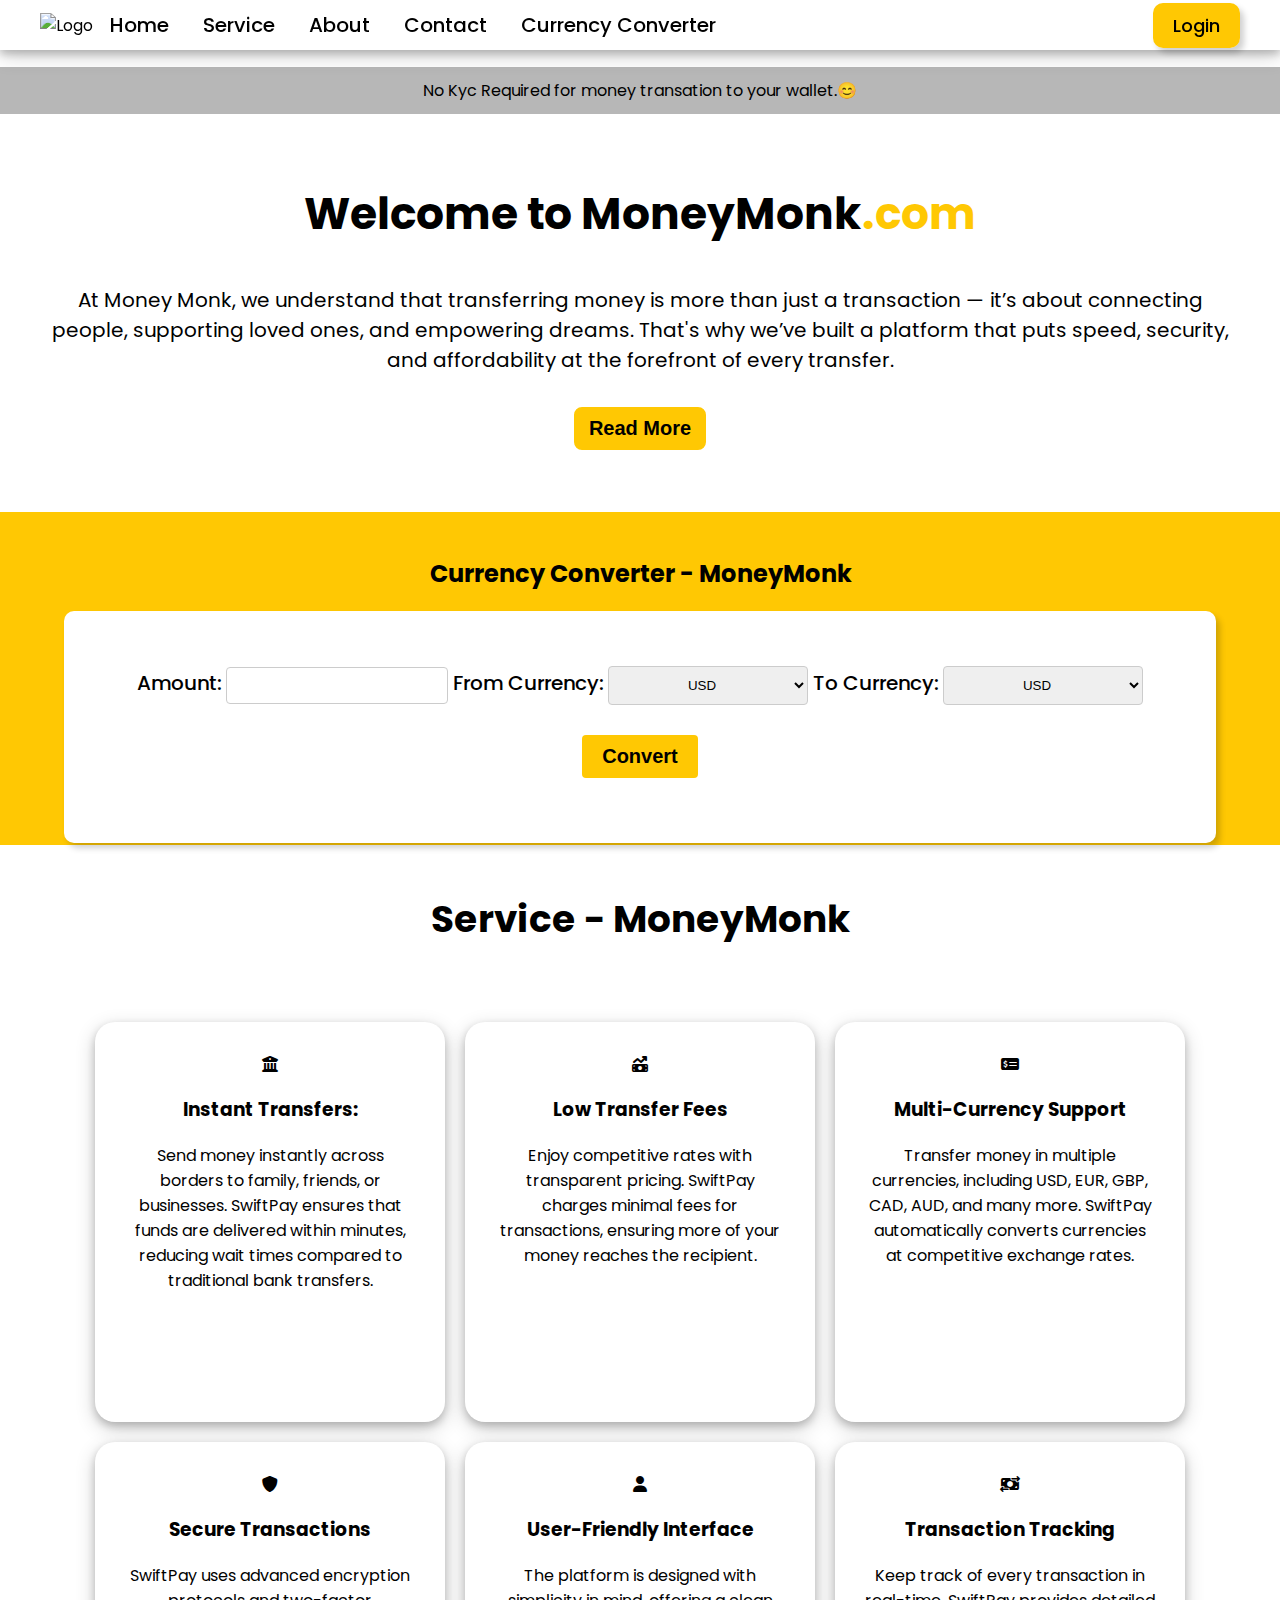
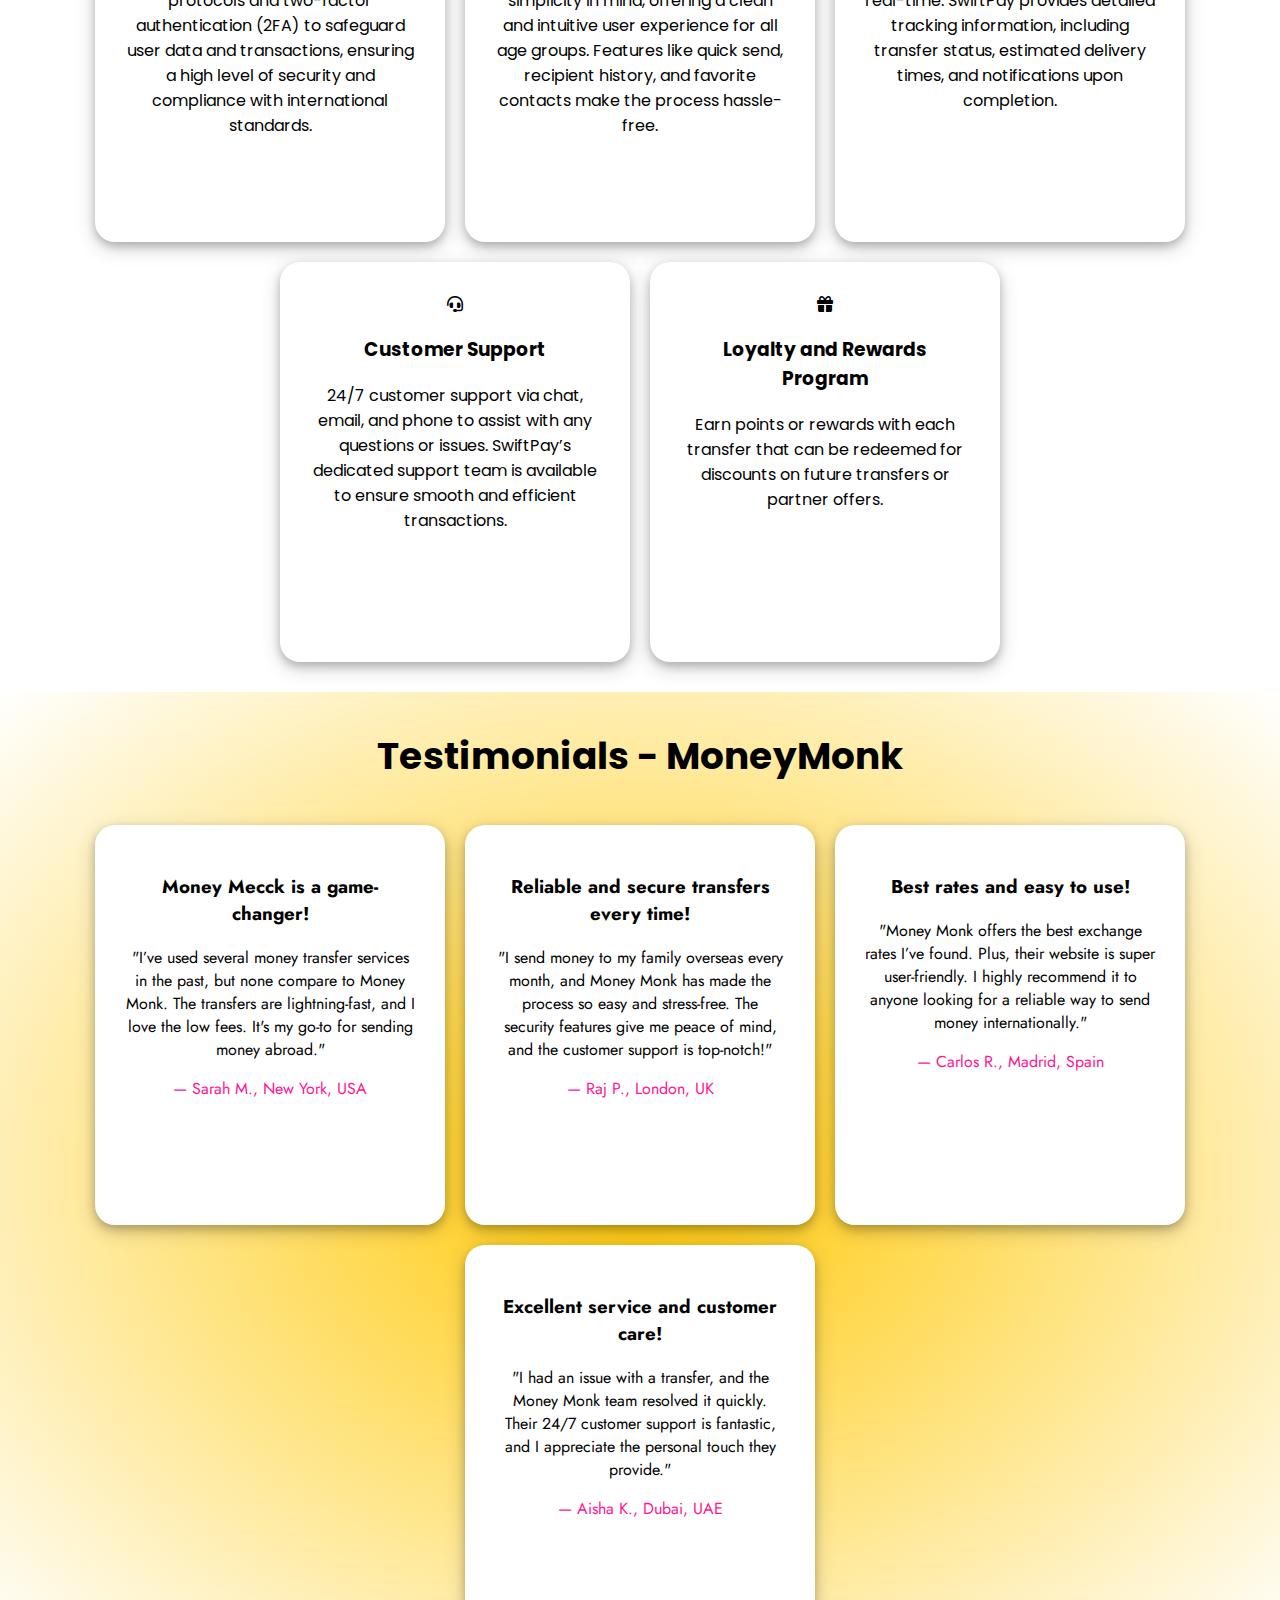
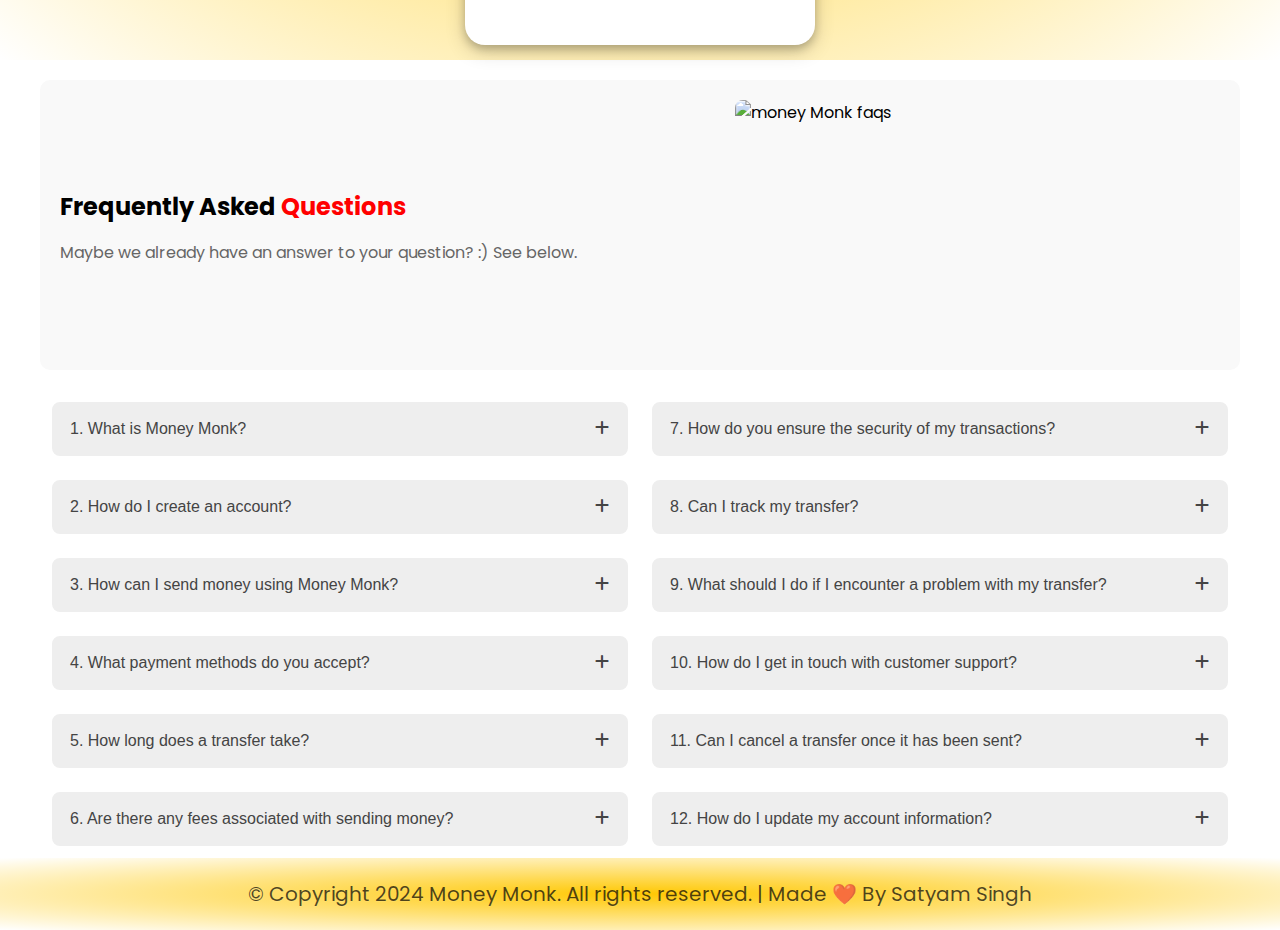
==== index.html @ 3f1b09c4 "ew" ====
<!DOCTYPE html>
<html lang="en">

<head>
    <meta charset="UTF-8">
    <meta name="viewport" content="width=device-width, initial-scale=1.0">
    <title>Money Monk.com - No1 Leading forex exchange</title>
    <link rel="stylesheet" href="./css/style.css">
    <link rel="stylesheet" href="https://cdnjs.cloudflare.com/ajax/libs/font-awesome/6.4.0/css/all.min.css" />
</head>

<body>
    <div>
        <header class="sticky">
            <nav class="navbar">
                <div class="Logo">
                    <!-- Text-based logo on mobile -->
                    <img src="https://img.freepik.com/free-vector/money-logo-design-vector_474888-2076.jpg" alt="Logo" />
                    <span class="menu-toggle">&#9776;</span> <!-- Hamburger icon for mobile -->
                </div>
                <div class="menu1">
                    <div class="menu_mid">
                        <ul class="ul-menu">
                            <li><a href="index.html">Home </a></li>
                            <li><a href="#service">Service </a></li>
                            <li><a href="./about.html">About </a></li>
                            <li><a href="contact.html">Contact</a></li>
                            <li><a href="#cur">Currency Converter</a></li>
                        </ul>
                    </div>
                    <div class="menuRight">
                        <ul>
                            <li><a href="login.aspx">Login</a></li>
                        </ul>
                    </div>
                </div>
                <!-- Mobile menu -->
                <div class="mobile-menu">
                    <a href="index.html">Home</a>
                    <a href="#service">Service</a>
                    <a href="./about.html">About</a>
                    <a href="contact.html">Contact</a>
                    <a href="#cur">Currency Converter</a>
                    <a href="login.aspx">Login</a>
                </div>
            </nav>
        </header>
    </div>
                                                                                                                
    
    <script>
        document.addEventListener('DOMContentLoaded', function() {
            const menuToggle = document.querySelector('.menu-toggle');
            const mobileMenu = document.querySelector('.mobile-menu');
        
            menuToggle.addEventListener('click', function() {
                mobileMenu.classList.toggle('active');
            });
        });
        </script>
        
        
    
    <!-- span -->
    <div><span class="sp-head">No Kyc Required for money transation to your wallet.😊 </span></div>
    <!-- head section content -->
    <section class="Con1">
        <div>
            <h1>Welcome to MoneyMonk<span>.com</span></h1>
            <p>At Money Monk, we understand that transferring money is more than just a transaction — it’s about
                connecting people, supporting loved ones, and empowering dreams. That's why we’ve built a platform that
                puts speed, security, and affordability at the forefront of every transfer.</p>
            <div class="head-button">
                <a href="./about.html">
                    <button class="button">Read More</button></a>
            </div>
        </div>
    </section>
    <!-- form Currency -->
    <section class="converter-head" id="cur">
        <div class="container-content">
            <h2>Currency Converter - MoneyMonk</h2>
            <div class="converter-form">
                <label class="labeltxt" for="Amount">Amount: </label>
                <input class="inputtxt" type="text" name="Amount" id="Amount">
                <label class="labeltxt" for="fromCurrency">From Currency:</label>
                <select name="fromCurrency" id="fromCurrency">
                    <option class="option" value="USD">USD</option>
                    <option class="option" value="AED">AED</option>
                    <option class="option" value="AFN">AFN</option>
                    <option class="option" value="ALL">ALL</option>
                    <option class="option" value="AMD">AMD</option>
                    <option class="option" value="ANG">ANG</option>
                    <option class="option" value="AOA">AOA</option>
                    <option class="option" value="ARS">ARS</option>
                    <option class="option" value="AUD">AUD</option>
                    <option class="option" value="AWG">AWG</option>
                    <option class="option" value="AZN">AZN</option>
                    <option class="option" value="BAM">BAM</option>
                    <option class="option" value="BBD">BBD</option>
                    <option class="option" value="BDT">BDT</option>
                    <option class="option" value="BGN">BGN</option>
                    <option class="option" value="BHD">BHD</option>
                    <option class="option" value="BIF">BIF</option>
                    <option class="option" value="BMD">BMD</option>
                    <option class="option" value="BND">BND</option>
                    <option class="option" value="BOB">BOB</option>
                    <option class="option" value="BRL">BRL</option>
                    <option class="option" value="BSD">BSD</option>
                    <option class="option" value="BTN">BTN</option>
                    <option class="option" value="BWP">BWP</option>
                    <option class="option" value="BYN">BYN</option>
                    <option class="option" value="BZD">BZD</option>
                    <option class="option" value="CAD">CAD</option>
                    <option class="option" value="CDF">CDF</option>
                    <option class="option" value="CHF">CHF</option>
                    <option class="option" value="CLP">CLP</option>
                    <option class="option" value="CNY">CNY</option>
                    <option class="option" value="COP">COP</option>
                    <option class="option" value="CRC">CRC</option>
                    <option class="option" value="CUP">CUP</option>
                    <option class="option" value="CVE">CVE</option>
                    <option class="option" value="CZK">CZK</option>
                    <option class="option" value="DJF">DJF</option>
                    <option class="option" value="DKK">DKK</option>
                    <option class="option" value="DOP">DOP</option>
                    <option class="option" value="DZD">DZD</option>
                    <option class="option" value="EGP">EGP</option>
                    <option class="option" value="ERN">ERN</option>
                    <option class="option" value="ETB">ETB</option>
                    <option class="option" value="EUR">EUR</option>
                    <option class="option" value="FJD">FJD</option>
                    <option class="option" value="FKP">FKP</option>
                    <option class="option" value="FOK">FOK</option>
                    <option class="option" value="GBP">GBP</option>
                    <option class="option" value="GEL">GEL</option>
                    <option class="option" value="GGP">GGP</option>
                    <option class="option" value="GHS">GHS</option>
                    <option class="option" value="GIP">GIP</option>
                    <option class="option" value="GMD">GMD</option>
                    <option class="option" value="GNF">GNF</option>
                    <option class="option" value="GTQ">GTQ</option>
                    <option class="option" value="GYD">GYD</option>
                    <option class="option" value="HKD">HKD</option>
                    <option class="option" value="HNL">HNL</option>
                    <option class="option" value="HRK">HRK</option>
                    <option class="option" value="HTG">HTG</option>
                    <option class="option" value="HUF">HUF</option>
                    <option class="option" value="IDR">IDR</option>
                    <option class="option" value="ILS">ILS</option>
                    <option class="option" value="IMP">IMP</option>
                    <option class="option" value="INR">INR</option>
                    <option class="option" value="IQD">IQD</option>
                    <option class="option" value="IRR">IRR</option>
                    <option class="option" value="ISK">ISK</option>
                    <option class="option" value="JEP">JEP</option>
                    <option class="option" value="JMD">JMD</option>
                    <option class="option" value="JOD">JOD</option>
                    <option class="option" value="JPY">JPY</option>
                    <option class="option" value="KES">KES</option>
                    <option class="option" value="KGS">KGS</option>
                    <option class="option" value="KHR">KHR</option>
                    <option class="option" value="KID">KID</option>
                    <option class="option" value="KMF">KMF</option>
                    <option class="option" value="KRW">KRW</option>
                    <option class="option" value="KWD">KWD</option>
                    <option class="option" value="KYD">KYD</option>
                    <option class="option" value="KZT">KZT</option>
                    <option class="option" value="LAK">LAK</option>
                    <option class="option" value="LBP">LBP</option>
                    <option class="option" value="LKR">LKR</option>
                    <option class="option" value="LRD">LRD</option>
                    <option class="option" value="LSL">LSL</option>
                    <option class="option" value="LYD">LYD</option>
                    <option class="option" value="MAD">MAD</option>
                    <option class="option" value="MDL">MDL</option>
                    <option class="option" value="MGA">MGA</option>
                    <option class="option" value="MKD">MKD</option>
                    <option class="option" value="MMK">MMK</option>
                    <option class="option" value="MNT">MNT</option>
                    <option class="option" value="MOP">MOP</option>
                    <option class="option" value="MRU">MRU</option>
                    <option class="option" value="MUR">MUR</option>
                    <option class="option" value="MVR">MVR</option>
                    <option class="option" value="MWK">MWK</option>
                    <option class="option" value="MYR">MYR</option>
                    <option class="option" value="MZN">MZN</option>
                    <option class="option" value="NAD">NAD</option>
                    <option class="option" value="NGN">NGN</option>
                    <option class="option" value="NIO">NIO</option>
                    <option class="option" value="NOK">NOK</option>
                    <option class="option" value="NPR">NPR</option>
                    <option class="option" value="NZD">NZD</option>
                    <option class="option" value="OMR">OMR</option>
                    <option class="option" value="PAB">PAB</option>
                    <option class="option" value="PEN">PEN</option>
                    <option class="option" value="PGK">PGK</option>
                    <option class="option" value="PHP">PHP</option>
                    <option class="option" value="PKR">PKR</option>
                    <option class="option" value="PLN">PLN</option>
                    <option class="option" value="PYG">PYG</option>
                    <option class="option" value="QAR">QAR</option>
                    <option class="option" value="RON">RON</option>
                    <option class="option" value="RSD">RSD</option>
                    <option class="option" value="RUB">RUB</option>
                    <option class="option" value="RWF">RWF</option>
                    <option class="option" value="SAR">SAR</option>
                    <option class="option" value="SBD">SBD</option>
                    <option class="option" value="SDG">SDG</option>
                    <option class="option" value="SEK">SEK</option>
                    <option class="option" value="SGD">SGD</option>
                    <option class="option" value="SHP">SHP</option>
                    <option class="option" value="SLE">SLE</option>
                    <option class="option" value="SLL">SLL</option>
                    <option class="option" value="SOS">SOS</option>
                    <option class="option" value="SRD">SRD</option>
                    <option class="option" value="SSP">SSP</option>
                    <option class="option" value="STN">STN</option>
                    <option class="option" value="SYP">SYP</option>
                    <option class="option" value="SZL">SZL</option>
                    <option class="option" value="THB">THB</option>
                    <option class="option" value="TJS">TJS</option>
                    <option class="option" value="TMT">TMT</option>
                    <option class="option" value="TND">TND</option>
                    <option class="option" value="TOP">TOP</option>
                    <option class="option" value="TRY">TRY</option>
                    <option class="option" value="TTD">TTD</option>
                    <option class="option" value="TVD">TVD</option>
                    <option class="option" value="TWD">TWD</option>
                    <option class="option" value="TZS">TZS</option>
                    <option class="option" value="UAH">UAH</option>
                    <option class="option" value="UGX">UGX</option>
                    <option class="option" value="UYU">UYU</option>
                    <option class="option" value="UZS">UZS</option>
                    <option class="option" value="VES">VES</option>
                    <option class="option" value="VND">VND</option>
                    <option class="option" value="VUV">VUV</option>
                    <option class="option" value="WST">WST</option>
                    <option class="option" value="XAF">XAF</option>
                    <option class="option" value="XCD">XCD</option>
                    <option class="option" value="XDR">XDR</option>
                    <option class="option" value="XOF">XOF</option>
                    <option class="option" value="XPF">XPF</option>
                    <option class="option" value="YER">YER</option>
                    <option class="option" value="ZAR">ZAR</option>
                    <option class="option" value="ZMW">ZMW</option>
                    <option class="option" value="ZWL">ZWL</option>
                </select>
                <label class="labeltxt" for="toCurrency">To Currency:</label>
                <select name="toCurrency" id="toCurrency">
                    <option class="option" value="USD">USD</option>
                    <option class="option" value="AED">AED</option>
                    <option class="option" value="AFN">AFN</option>
                    <option class="option" value="ALL">ALL</option>
                    <option class="option" value="AMD">AMD</option>
                    <option class="option" value="ANG">ANG</option>
                    <option class="option" value="AOA">AOA</option>
                    <option class="option" value="ARS">ARS</option>
                    <option class="option" value="AUD">AUD</option>
                    <option class="option" value="AWG">AWG</option>
                    <option class="option" value="AZN">AZN</option>
                    <option class="option" value="BAM">BAM</option>
                    <option class="option" value="BBD">BBD</option>
                    <option class="option" value="BDT">BDT</option>
                    <option class="option" value="BGN">BGN</option>
                    <option class="option" value="BHD">BHD</option>
                    <option class="option" value="BIF">BIF</option>
                    <option class="option" value="BMD">BMD</option>
                    <option class="option" value="BND">BND</option>
                    <option class="option" value="BOB">BOB</option>
                    <option class="option" value="BRL">BRL</option>
                    <option class="option" value="BSD">BSD</option>
                    <option class="option" value="BTN">BTN</option>
                    <option class="option" value="BWP">BWP</option>
                    <option class="option" value="BYN">BYN</option>
                    <option class="option" value="BZD">BZD</option>
                    <option class="option" value="CAD">CAD</option>
                    <option class="option" value="CDF">CDF</option>
                    <option class="option" value="CHF">CHF</option>
                    <option class="option" value="CLP">CLP</option>
                    <option class="option" value="CNY">CNY</option>
                    <option class="option" value="COP">COP</option>
                    <option class="option" value="CRC">CRC</option>
                    <option class="option" value="CUP">CUP</option>
                    <option class="option" value="CVE">CVE</option>
                    <option class="option" value="CZK">CZK</option>
                    <option class="option" value="DJF">DJF</option>
                    <option class="option" value="DKK">DKK</option>
                    <option class="option" value="DOP">DOP</option>
                    <option class="option" value="DZD">DZD</option>
                    <option class="option" value="EGP">EGP</option>
                    <option class="option" value="ERN">ERN</option>
                    <option class="option" value="ETB">ETB</option>
                    <option class="option" value="EUR">EUR</option>
                    <option class="option" value="FJD">FJD</option>
                    <option class="option" value="FKP">FKP</option>
                    <option class="option" value="FOK">FOK</option>
                    <option class="option" value="GBP">GBP</option>
                    <option class="option" value="GEL">GEL</option>
                    <option class="option" value="GGP">GGP</option>
                    <option class="option" value="GHS">GHS</option>
                    <option class="option" value="GIP">GIP</option>
                    <option class="option" value="GMD">GMD</option>
                    <option class="option" value="GNF">GNF</option>
                    <option class="option" value="GTQ">GTQ</option>
                    <option class="option" value="GYD">GYD</option>
                    <option class="option" value="HKD">HKD</option>
                    <option class="option" value="HNL">HNL</option>
                    <option class="option" value="HRK">HRK</option>
                    <option class="option" value="HTG">HTG</option>
                    <option class="option" value="HUF">HUF</option>
                    <option class="option" value="IDR">IDR</option>
                    <option class="option" value="ILS">ILS</option>
                    <option class="option" value="IMP">IMP</option>
                    <option class="option" value="INR">INR</option>
                    <option class="option" value="IQD">IQD</option>
                    <option class="option" value="IRR">IRR</option>
                    <option class="option" value="ISK">ISK</option>
                    <option class="option" value="JEP">JEP</option>
                    <option class="option" value="JMD">JMD</option>
                    <option class="option" value="JOD">JOD</option>
                    <option class="option" value="JPY">JPY</option>
                    <option class="option" value="KES">KES</option>
                    <option class="option" value="KGS">KGS</option>
                    <option class="option" value="KHR">KHR</option>
                    <option class="option" value="KID">KID</option>
                    <option class="option" value="KMF">KMF</option>
                    <option class="option" value="KRW">KRW</option>
                    <option class="option" value="KWD">KWD</option>
                    <option class="option" value="KYD">KYD</option>
                    <option class="option" value="KZT">KZT</option>
                    <option class="option" value="LAK">LAK</option>
                    <option class="option" value="LBP">LBP</option>
                    <option class="option" value="LKR">LKR</option>
                    <option class="option" value="LRD">LRD</option>
                    <option class="option" value="LSL">LSL</option>
                    <option class="option" value="LYD">LYD</option>
                    <option class="option" value="MAD">MAD</option>
                    <option class="option" value="MDL">MDL</option>
                    <option class="option" value="MGA">MGA</option>
                    <option class="option" value="MKD">MKD</option>
                    <option class="option" value="MMK">MMK</option>
                    <option class="option" value="MNT">MNT</option>
                    <option class="option" value="MOP">MOP</option>
                    <option class="option" value="MRU">MRU</option>
                    <option class="option" value="MUR">MUR</option>
                    <option class="option" value="MVR">MVR</option>
                    <option class="option" value="MWK">MWK</option>
                    <option class="option" value="MYR">MYR</option>
                    <option class="option" value="MZN">MZN</option>
                    <option class="option" value="NAD">NAD</option>
                    <option class="option" value="NGN">NGN</option>
                    <option class="option" value="NIO">NIO</option>
                    <option class="option" value="NOK">NOK</option>
                    <option class="option" value="NPR">NPR</option>
                    <option class="option" value="NZD">NZD</option>
                    <option class="option" value="OMR">OMR</option>
                    <option class="option" value="PAB">PAB</option>
                    <option class="option" value="PEN">PEN</option>
                    <option class="option" value="PGK">PGK</option>
                    <option class="option" value="PHP">PHP</option>
                    <option class="option" value="PKR">PKR</option>
                    <option class="option" value="PLN">PLN</option>
                    <option class="option" value="PYG">PYG</option>
                    <option class="option" value="QAR">QAR</option>
                    <option class="option" value="RON">RON</option>
                    <option class="option" value="RSD">RSD</option>
                    <option class="option" value="RUB">RUB</option>
                    <option class="option" value="RWF">RWF</option>
                    <option class="option" value="SAR">SAR</option>
                    <option class="option" value="SBD">SBD</option>
                    <option class="option" value="SDG">SDG</option>
                    <option class="option" value="SEK">SEK</option>
                    <option class="option" value="SGD">SGD</option>
                    <option class="option" value="SHP">SHP</option>
                    <option class="option" value="SLE">SLE</option>
                    <option class="option" value="SLL">SLL</option>
                    <option class="option" value="SOS">SOS</option>
                    <option class="option" value="SRD">SRD</option>
                    <option class="option" value="SSP">SSP</option>
                    <option class="option" value="STN">STN</option>
                    <option class="option" value="SYP">SYP</option>
                    <option class="option" value="SZL">SZL</option>
                    <option class="option" value="THB">THB</option>
                    <option class="option" value="TJS">TJS</option>
                    <option class="option" value="TMT">TMT</option>
                    <option class="option" value="TND">TND</option>
                    <option class="option" value="TOP">TOP</option>
                    <option class="option" value="TRY">TRY</option>
                    <option class="option" value="TTD">TTD</option>
                    <option class="option" value="TVD">TVD</option>
                    <option class="option" value="TWD">TWD</option>
                    <option class="option" value="TZS">TZS</option>
                    <option class="option" value="UAH">UAH</option>
                    <option class="option" value="UGX">UGX</option>
                    <option class="option" value="UYU">UYU</option>
                    <option class="option" value="UZS">UZS</option>
                    <option class="option" value="VES">VES</option>
                    <option class="option" value="VND">VND</option>
                    <option class="option" value="VUV">VUV</option>
                    <option class="option" value="WST">WST</option>
                    <option class="option" value="XAF">XAF</option>
                    <option class="option" value="XCD">XCD</option>
                    <option class="option" value="XDR">XDR</option>
                    <option class="option" value="XOF">XOF</option>
                    <option class="option" value="XPF">XPF</option>
                    <option class="option" value="YER">YER</option>
                    <option class="option" value="ZAR">ZAR</option>
                    <option class="option" value="ZMW">ZMW</option>
                    <option class="option" value="ZWL">ZWL</option>
                </select>
                <input type="button" class="button1" value="Convert" onclick="convertCurrency()">
                <p id="result"></p>
            </div>
        </div>
    </section>
    

    <!-- Service sec -->

    <section id="service">
        <div class="card-head">
            <h2>Service - MoneyMonk</h2>
        </div>
        <div class="container">
            <div class="card">
                <i class="fa-solid fa-building-columns"></i>
                <h3>Instant Transfers:</h3>
                <p>Send money instantly across borders to family, friends, or businesses. SwiftPay ensures that funds
                    are delivered within minutes, reducing wait times compared to traditional bank transfers.</p>

            </div>


            <div class="card">
                <i class="fa-solid fa-money-bill-trend-up"></i>
                <h3>Low Transfer Fees</h3>
                <p>Enjoy competitive rates with transparent pricing. SwiftPay charges minimal fees for transactions,
                    ensuring more of your money reaches the recipient.</p>

            </div>
            <div class="card">
                <i class="fa-solid fa-money-check-dollar"></i>
                <h3>Multi-Currency Support</h3>
                <p>Transfer money in multiple currencies, including USD, EUR, GBP, CAD, AUD, and many more. SwiftPay
                    automatically converts currencies at competitive exchange rates.</p>

            </div>
            <div class="card">
                <i class="fa-solid fa-shield"></i>
                <h3>Secure Transactions</h3>
                <p>SwiftPay uses advanced encryption protocols and two-factor authentication (2FA) to safeguard user
                    data and transactions, ensuring a high level of security and compliance with international
                    standards.</p>

            </div>
            <div class="card">
                <i class="fa-solid fa-user"></i>
                <h3>User-Friendly Interface</h3>
                <p>The platform is designed with simplicity in mind, offering a clean and intuitive user experience for
                    all age groups. Features like quick send, recipient history, and favorite contacts make the process
                    hassle-free.</p>
            </div>
            <div class="card">
                <i class="fa-solid fa-money-bill-transfer"></i>
                <h3>Transaction Tracking</h3>
                <p>Keep track of every transaction in real-time. SwiftPay provides detailed tracking information,
                    including transfer status, estimated delivery times, and notifications upon completion.</p>

            </div>
            <div class="card">
                <i class="fa-solid fa-headset"></i>
                <h3>Customer Support</h3>
                <p>24/7 customer support via chat, email, and phone to assist with any questions or issues. SwiftPay’s
                    dedicated support team is available to ensure smooth and efficient transactions.</p>

            </div>
            <div class="card">
                <i class="fa-solid fa-gift"></i>
                <h3>Loyalty and Rewards Program</h3>
                <p>Earn points or rewards with each transfer that can be redeemed for discounts on future transfers or
                    partner offers.</p>

            </div>

        </div>
    </section>


    <section class="testi" style="padding: 5px 0px">
        <div class="testi-head">
            <h2>Testimonials - MoneyMonk</h2>
        </div>
        <div class="container1">
            <div class="card">

                <h3>Money Mecck is a game-changer!</h3>
                <p>"I’ve used several money transfer services in the past, but none compare to Money Monk. The transfers
                    are lightning-fast, and I love the low fees. It's my go-to for sending money abroad."</p>
                <span>— Sarah M., New York, USA</span>
            </div>


            <div class="card">
                <h3>Reliable and secure transfers every time!</h3>
                <p>"I send money to my family overseas every month, and Money Monk has made the process so easy and
                    stress-free. The security features give me peace of mind, and the customer support is top-notch!"
                </p>
                <span>— Raj P., London, UK</span>
            </div>
            <div class="card">
                <h3>Best rates and easy to use!</h3>
                <p>"Money Monk offers the best exchange rates I’ve found. Plus, their website is super user-friendly. I
                    highly recommend it to anyone looking for a reliable way to send money internationally."</p>
                <span>— Carlos R., Madrid, Spain</span>
            </div>
            <div class="card">
                <h3>Excellent service and customer care!</h3>
                <p>"I had an issue with a transfer, and the Money Monk team resolved it quickly. Their 24/7 customer
                    support is fantastic, and I appreciate the personal touch they provide."</p>
                <span>— Aisha K., Dubai, UAE</span>
            </div>
        </div>
    </section>

    <section class="faqs">
        <div class="faqs1">
            <div class="fa-head">
                <div class="left-head-faqs">
                    <h2>Frequently Asked <span>Questions</span></h2>
                    <p>Maybe we already have an answer to your question? :) See below.</p>
                </div>
                <div class="right-head-faqs-image">
                    <img src="https://d1muf25xaso8hp.cloudfront.net/https%3A%2F%2Fd999c2fb1571594aedf60232928d50bd.cdn.bubble.io%2Ff1721795987486x287951668246472900%2FFAQ%2520creative%2520mockup.webp?w=512&h=336&auto=compress&dpr=2&fit=max"
                        alt="money Monk faqs" />
                </div>
            </div>
    </section>

    <section class="faqs-content2">
        <div class="left-faqs-con">

            <div class="capsul">
                <button class="faqs-heading">1. What is Money Monk?<i class="fa-solid fa-plus"></i></button>
                <div class="faqs-content">
                    <p>Money Monk is a digital money transfer service that allows you to send money internationally
                        quickly, securely, and affordably. Our platform supports transfers to over 100 countries with
                        various payout options.</p>
                </div>
            </div>

            <div class="capsul">
                <button class="faqs-heading">2. How do I create an account?<i class="fa-solid fa-plus"></i></button>
                <div class="faqs-content">
                    <p>To create an account with Money Monk, simply visit our website or download our mobile app, click
                        on the "Sign Up" button, and follow the prompts to enter your details. You’ll need to provide a
                        valid email address or phone number and create a secure password.</p>
                </div>
            </div>

            <div class="capsul">
                <button class="faqs-heading">3. How can I send money using Money Monk?<i
                        class="fa-solid fa-plus"></i></button>
                <div class="faqs-content">
                    <p>Once you’re logged into your account, select the amount you wish to send, choose the recipient’s
                        country and payment method, and enter the recipient’s details. Review your transaction, confirm
                        the details, and complete the payment.</p>
                </div>
            </div>

            <div class="capsul">
                <button class="faqs-heading">4. What payment methods do you accept?<i
                        class="fa-solid fa-plus"></i></button>
                <div class="faqs-content">
                    <p>We accept various payment methods, including credit/debit cards, bank transfers, and in some
                        cases, mobile wallets. The available payment methods may vary depending on your location and the
                        recipient’s country.</p>
                </div>
            </div>

            <div class="capsul">
                <button class="faqs-heading">5. How long does a transfer take?<i class="fa-solid fa-plus"></i></button>
                <div class="faqs-content">
                    <p>Most transfers are processed instantly, but the exact time may vary depending on the destination
                        country and payment method. You can track the status of your transfer in real-time through your
                        Money Monk account.</p>
                </div>
            </div>

            <div class="capsul">
                <button class="faqs-heading">6. Are there any fees associated with sending money?<i
                        class="fa-solid fa-plus"></i></button>
                <div class="faqs-content">
                    <p>Yes, there are fees for sending money with Money Monk. Our fees are transparent and competitive,
                        and we strive to offer the best value for your transactions. You’ll be able to see the fees
                        before confirming your transfer.</p>
                </div>
            </div>
        </div>

        <div class="right-faqs-con">

            <div class="capsul">
                <button class="faqs-heading">7. How do you ensure the security of my transactions?<i
                        class="fa-solid fa-plus"></i></button>
                <div class="faqs-content">
                    <p>We use advanced encryption technologies and two-factor authentication to protect your personal
                        and financial information. Money Monk complies with international security standards and
                        regulations to ensure your transactions are safe and secure.</p>
                </div>
            </div>

            <div class="capsul">
                <button class="faqs-heading">8. Can I track my transfer?<i class="fa-solid fa-plus"></i></button>
                <div class="faqs-content">
                    <p>Yes, you can track your transfer in real-time through your Money Monk account. You’ll receive
                        notifications about the status of your transfer, including when it’s completed.</p>
                </div>
            </div>

            <div class="capsul">
                <button class="faqs-heading">9. What should I do if I encounter a problem with my transfer?<i
                        class="fa-solid fa-plus"></i></button>
                <div class="faqs-content">
                    <p>If you encounter any issues with your transfer, contact our 24/7 customer support team
                        immediately. You can reach us via chat, email, or phone, and our team will assist you in
                        resolving the issue as quickly as possible.</p>
                </div>
            </div>

            <div class="capsul">
                <button class="faqs-heading">10. How do I get in touch with customer support?<i
                        class="fa-solid fa-plus"></i></button>
                <div class="faqs-content">
                    <p>You can contact our customer support team through our website’s live chat feature, via email at
                        support@moneymonk.com, or by calling our support hotline. We are available 24/7 to assist you
                        with any questions or issues.</p>
                </div>
            </div>

            <div class="capsul">
                <button class="faqs-heading">11. Can I cancel a transfer once it has been sent?<i
                        class="fa-solid fa-plus"></i></button>
                <div class="faqs-content">
                    <p>Once a transfer is processed, it typically cannot be canceled. However, if you encounter any
                        issues or need to make changes, contact our customer support team for assistance as soon as
                        possible.</p>
                </div>
            </div>

            <div class="capsul">
                <button class="faqs-heading">12. How do I update my account information?<i
                        class="fa-solid fa-plus"></i></button>
                <div class="faqs-content">
                    <p>To update your account information, log into your Money Monk account and navigate to the account
                        settings. From there, you can update your personal details, payment methods, and security
                        settings.</p>
                </div>
            </div>

        </div>
        </div>

    </section>

    <section class="footer">
        <p class="cp-text">
            © Copyright 2024 Money Monk. All rights reserved. | Made ❤️ By Satyam Singh
        </p>
    </section>
    <script>
        document.addEventListener('DOMContentLoaded', function () {
            const faqHeadings = document.querySelectorAll('.faqs-heading');

            faqHeadings.forEach(heading => {
                heading.addEventListener('click', function () {
                    // Toggle active class
                    this.classList.toggle('active');

                    // Get the next element (the content)
                    const content = this.nextElementSibling;

                    // Toggle visibility
                    if (content.style.display === 'block') {
                        content.style.display = 'none';
                    } else {
                        content.style.display = 'block';
                    }
                });
            });
        });
    </script>

    <script>
        // Conversion rates relative to USD
        const conversionRates = {
            USD: 1,
            AED: 3.6725,
            AFN: 70.2719,
            ALL: 90.0742,
            AMD: 387.4202,
            ANG: 1.7900,
            AOA: 923.9174,
            ARS: 954.9200,
            AUD: 1.4853,
            AWG: 1.7900,
            AZN: 1.7000,
            BAM: 1.7620,
            BBD: 2.0000,
            BDT: 119.4763,
            BGN: 1.7621,
            BHD: 0.3760,
            BIF: 2882.0494,
            BMD: 1.0000,
            BND: 1.3009,
            BOB: 6.9205,
            BRL: 5.6338,
            BSD: 1.0000,
            BTN: 84.0069,
            BWP: 13.3226,
            BYN: 3.2460,
            BZD: 2.0000,
            CAD: 1.3506,
            CDF: 2839.0694,
            CHF: 0.8452,
            CLP: 943.3299,
            CNY: 7.0942,
            COP: 4181.5086,
            CRC: 518.7013,
            CUP: 24.0000,
            CVE: 99.3394,
            CZK: 22.5464,
            DJF: 177.7210,
            DKK: 6.7187,
            DOP: 59.7555,
            DZD: 133.0042,
            EGP: 48.4387,
            ERN: 15.0000,
            ETB: 109.8302,
            EUR: 0.9008,
            FJD: 2.2133,
            FKP: 0.7594,
            FOK: 6.7256,
            GBP: 0.7593,
            GEL: 2.6949,
            GGP: 0.7594,
            GHS: 15.7825,
            GIP: 0.7594,
            GMD: 70.5638,
            GNF: 8667.0657,
            GTQ: 7.7315,
            GYD: 209.2162,
            HKD: 7.7947,
            HNL: 24.7869,
            HRK: 6.7879,
            HTG: 131.6591,
            HUF: 353.9455,
            IDR: 15389.9184,
            ILS: 3.7007,
            IMP: 0.7594,
            INR: 84.0046,
            IQD: 1309.5848,
            IRR: 42062.3063,
            ISK: 138.2439,
            JEP: 0.7594,
            JMD: 157.2240,
            JOD: 0.7090,
            JPY: 143.4728,
            KES: 128.7284,
            KGS: 85.0267,
            KHR: 4063.9474,
            KID: 1.4851,
            KMF: 443.2213,
            KRW: 1334.0925,
            KWD: 0.3054,
            KYD: 0.8333,
            KZT: 482.3731,
            LAK: 21948.2194,
            LBP: 89500.0000,
            LKR: 298.6564,
            LRD: 194.7921,
            LSL: 17.7194,
            LYD: 4.7675,
            MAD: 9.7381,
            MDL: 17.4661,
            MGA: 4550.4913,
            MKD: 55.6677,
            MMK: 2101.1496,
            MNT: 3416.1495,
            MOP: 8.0287,
            MRU: 39.7786,
            MUR: 45.9897,
            MVR: 15.4457,
            MWK: 1741.1629,
            XN: 19.9466,
            MYR: 4.3374,
            MZN: 63.9179,
            NAD: 17.7194,
            NGN: 1598.4925,
            NIO: 36.8048,
            NOK: 10.6299,
            NPR: 134.4110,
            NZD: 1.6083,
            OMR: 0.3845,
            PAB: 1.0000,
            PEN: 3.7911,
            PGK: 3.9164,
            PHP: 56.0203,
            PKR: 278.8171,
            PLN: 3.8517,
            PYG: 7749.5825,
            QAR: 3.6400,
            RON: 4.4799,
            RSD: 105.4931,
            RUB: 88.9572,
            RWF: 1346.1775,
            SAR: 3.7500,
            SBD: 8.4517,
            CR: 13.4929,
            SDG: 511.9288,
            SEK: 10.2573,
            SGD: 1.3008,
            SHP: 0.7594,
            SLE: 22.5120,
            SLL: 22512.0322,
            SOS: 571.3642,
            SRD: 29.1742,
            SSP: 3234.9386,
            STN: 22.0724,
            SYP: 12895.3386,
            SZL: 17.7194,
            THB: 33.6346,
            TJS: 10.6292,
            TMT: 3.4993,
            TND: 3.0433,
            TOP: 2.3254,
            TRY: 33.9945,
            TTD: 6.7703,
            TVD: 1.4851,
            TWD: 31.9764,
            TZS: 2715.5659,
            UAH: 41.0519,
            UGX: 3721.5734,
            UYU: 40.2913,
            UZS: 12684.4448,
            VES: 36.6846,
            VND: 24767.8679,
            VUV: 118.2263,
            WST: 2.7095,
            XAF: 590.9618,
            XCD: 2.7000,
            XDR: 0.7418,
            XOF: 590.9618,
            XPF: 107.5080,
            YER: 250.2605,
            ZAR: 17.7153,
            ZMW: 26.3715,
            ZWL: 13.8742
        };

        function convertCurrency() {
            // Get user input
            const amount = parseFloat(document.getElementById('Amount').value);
            const fromCurrency = document.getElementById('fromCurrency').value;
            const toCurrency = document.getElementById('toCurrency').value;

            if (isNaN(amount) || amount <= 0) {
                alert('Please enter a valid amount.');
                return;
            }

            // Convert the amount to USD first
            const amountInUSD = amount / conversionRates[fromCurrency];

            // Convert from USD to the target currency
            const convertedAmount = amountInUSD * conversionRates[toCurrency];

            // Display the result
            document.getElementById('result').innerText = `Converted Amount: ${convertedAmount.toFixed(2)} ${toCurrency}`;
        }
    </script>

</body>

</html>
---- css/style.css ----
@import url('https://fonts.googleapis.com/css2?family=Poppins:ital,wght@0,100;0,200;0,300;0,400;0,500;0,600;0,700;0,800;0,900;1,100;1,200;1,300;1,400;1,500;1,600;1,700;1,800;1,900&display=swap');
@import url('https://fonts.googleapis.com/css2?family=Jost:ital,wght@0,100..900;1,100..900&family=Poppins:ital,wght@0,100;0,200;0,300;0,400;0,500;0,600;0,700;0,800;0,900;1,100;1,200;1,300;1,400;1,500;1,600;1,700;1,800;1,900&display=swap');

/* Basic Styles */
body {
    margin: 0;
    padding: 0;
    font-family: "Poppins", Jost, sans-serif;
    background-color: white;
}

/* Sticky Header */
.sticky {
    position: fixed;
    top: 0;
    width: 100%;
    background: white;
    box-shadow: 0 4px 8px rgba(0, 0, 0, 0.2), 0 6px 20px rgba(0, 0, 0, 0.19);
    z-index: 1000;
}

/* Navbar Styles */
.navbar {
    display: flex;
    max-width: 1200px;
    margin: auto;
    align-items: center;
    justify-content: space-between;
    padding: 10px;
}

/* Logo Styling */
.Logo img {
    width: 40px; /* Adjust size as needed */
    height: auto;
}

/* Menu Toggle */
.menu-toggle {
    display: none; /* Hide on larger screens */
    cursor: pointer;
    font-size: 24px; /* Adjust size as needed */
}

/* Menu1 - Desktop Menu */
.menu1 {
    display: flex;
    flex: 1;
    justify-content: space-between;
    align-items: center;
}

.menu_mid {
    display: flex;
    align-items: center;
    justify-content: center;
}

.ul-menu {
    display: flex;
    list-style: none;
    padding: 0;
    margin: 0;
}

.ul-menu li a {
    font-weight: 500;
    font-size: 20px;
    padding: 9px 17px;
    text-decoration: none;
    border-radius: 10px;
    color: black;
}

.ul-menu li a:hover {
    background-color: rgb(255, 200, 3);
}

.menuRight {
    display: flex;
    justify-content: flex-end;
}

.menuRight ul {
    display: flex;
    list-style: none;
    padding: 0;
    margin: 0;
}

.menuRight ul li {
    margin-left: 10px;
}

.menuRight ul li a {
    text-decoration: none;
    padding: 10px 20px;
    background: rgb(255, 200, 3);
    border-radius: 10px;
    font-size: 18px;
    color: black;
    font-weight: 500;
    box-shadow: 4px 5px 6px rgba(0, 0, 0, 0.19);
}

.menuRight ul li a:hover {
    background: rgb(225, 177, 2);
}

/* Mobile Menu Styles */
.mobile-menu {
    display: none; /* Hide mobile menu by default */
    flex-direction: column;
    width: 100%;
    background: white;
    position: absolute;
    top: 100%;
    left: 0;
    box-shadow: 0 4px 8px rgba(0, 0, 0, 0.2), 0 6px 20px rgba(0, 0, 0, 0.19);
    z-index: 999;
}

/* Show the mobile menu when active */
.mobile-menu.active {
    display: flex;
}

/* Mobile Specific Styles */
@media (max-width: 1200px) {
    .navbar {
        flex-direction: column;
        align-items: flex-start;
    }

    .menu1 {
        flex-direction: column;
        align-items: flex-start;
    }

    .menuRight {
        margin-top: 10px;
    }
}

@media (max-width: 992px) {
    .ul-menu {
        flex-direction: column;
        align-items: center;
    }

    .ul-menu li {
        margin: 10px 0;
    }

    .menuRight ul {
        flex-direction: column;
        align-items: center;
    }

    .menuRight ul li {
        margin: 10px 0;
    }

    .converter-form {
        width: 90%;
        padding: 30px 10px;
    }
}

@media (max-width: 768px) {
    .navbar {
        flex-direction: column;
        align-items: flex-start;
    }

    .Logo {
        width: 100%; /* Adjust logo size or hide */
        display: flex;
        justify-content: space-between;
        align-items: center;
    }

    .Logo img {
        display: none; /* Hide the image logo on mobile */
    }

    .Logo::before {
        content: "Money Monk"; /* Replace with your text-based logo */
        font-size: 24px; /* Adjust text size */
        font-weight: bold;
        color: black;
    }

    .menu1 {
        display: none; /* Hide desktop menu */
    }

    .menu-toggle {
        display: block; /* Show the menu toggle button on mobile */
        margin-left: auto; /* Align toggle to the right end */
    }

    .mobile-menu a {
        padding: 15px;
        text-decoration: none;
        color: black;
        font-size: 18px;
        display: block;
        text-align: center;
    }

    .mobile-menu a:hover {
        background-color: rgb(255, 200, 3);
    }
}

@media (max-width: 576px) {
    .Con1 h1 {
        font-size: 2rem;
    }

    .Con1 p {
        font-size: 1rem;
    }

    .faq-heading {
        font-size: 1rem;
    }

    .button1 {
        font-size: 1rem;
    }
}


.sp-head {
    padding: 11px 9px;
    color: black;
    background: #b7b7b7;
    display: block;
    margin: 67px 0;
    text-align: center;
}

.Con1 {
    max-width: 1200px;
    margin: auto;
    padding: 0 15px;
}

.Con1 h1 {
    text-align: center;
    font-size: 2.75rem;
}

.Con1 h1 span {
    color: rgb(255, 200, 3);
    display: inline-block;
}

.Con1 p {
    font-size: 1.25rem;
    text-align: center;
    padding: 10px;
}

.head-button {
    text-align: center;
}

.head-button button {
    padding: 10px 15px;
    border-radius: 10px;
    border: 2px solid white;
    font-size: 1.25rem;
    color: rgb(0, 0, 0);
    font-weight: 600;
    background: rgb(255, 200, 3);
}

.converter-head {
    background: rgb(255, 200, 3);
    height: 333px;
    margin-top: 60px;
}

.container-content {
    width: 90%;
    max-width: 1200px;
    margin: auto;
}

.container-content h2 {
    padding-top: 44px;
    text-align: center;
}

.converter-form {
    padding: 45px 15px;
    text-align: center;
    font-size: 1.25rem;
    font-weight: 500;
    background: white;
    border-radius: 10px;
    box-shadow: 4px 5px 6px rgba(0, 0, 0, 0.19);
    margin: 0 auto;
}

.inputtxt,
.converter-form select {
    padding: 10px;
    border: 1px solid #ccc;
    border-radius: 4px;
    width: 200px;
    max-width: 100%;
    margin: 10px 0;
}

.option {
    text-align: center;
    color: black;
    background-color: rgb(255, 255, 255);
    font-size: 1.25rem;
    width: 200px;
    max-width: 100%;
}

.button1 {
    padding: 10px 20px;
    font-size: 1.25rem;
    font-weight: 700;
    background-color: rgb(255, 200, 3);
    color: rgb(0, 0, 0);
    border: none;
    border-radius: 4px;
    cursor: pointer;
    margin-top: 20px;
}

.button1:hover {
    background: black;
    color: white;
}

.card-head {
    text-align: center;
    padding: 14px 0;
    font-size: 1.56rem;
}

.container {
    display: flex;
    flex-wrap: wrap;
    justify-content: center;
    padding: 20px;
    align-items: center;
    /* max-width: 1200px; */
    margin: auto;
}

.card {
    cursor: pointer;
    text-align: center;
    background-color: #fff;
    padding: 30px;
    width: 290px;
    height: 340px;
    border-radius: 20px;
    margin: 10px;
    transition: 0.3s;
    box-shadow: 0 4px 8px rgba(0, 0, 0, 0.2), 0 6px 20px rgba(0, 0, 0, 0.19);
}

.card:hover {
    background: rgb(255, 200, 3);
}

.testi {
    padding: 5px 0;
    background: radial-gradient(#ffc803, transparent);
}

.testi-head {
    font-size: 1.56rem;
    text-align: center;
}

.container1 {
    display: flex;
    flex-wrap: wrap;
    align-content: center;
    justify-content: center;
    align-items: center;
    margin: auto;
    font-family: Jost, sans-serif;
}

.container1 span {
    color: deeppink;
}

.faqs {
    max-width: 1200px;
    margin: auto;
    padding: 20px;
}

.faqs1 {
    background-color: #f9f9f9;
    border-radius: 10px;
}

.fa-head {
    padding: 20px;
    display: flex;
    align-items: center;
    justify-content: space-between;
    flex-wrap: wrap;
}

.left-head-faqs {
    flex: 1;
    max-width: 50%;
    padding-right: 20px;
}

.left-head-faqs h2 {
    font-size: 1.5rem;
    margin-bottom: 10px;
}

.left-head-faqs span {
    color: red;
}

.left-head-faqs p {
    font-size: 1rem;
    color: #666;
}

.right-head-faqs-image {
    flex: 1;
    max-width: 50%;
    display: flex;
    justify-content: center;
}

.right-head-faqs-image img {
    height: 250px;
    width: 100%;
    max-width: 400px;
    object-fit: cover;
    border-radius: 8px;
}

.faqs-content2 {
    font-family: Jost, sans-serif;
    display: flex;
    max-width: 1200px;
    margin: auto;
    flex-wrap: wrap;
}

.faqs-content2 i {
    float: right;
}

.faqs-heading {
    background-color: #eee;
    color: #444;
    cursor: pointer;
    padding: 18px;
    width: 100%;
    border: none;
    text-align: left;
    outline: none;
    font-size: 1rem;
    transition: 0.4s;
    border: 2px solid white;
    border-radius: 10px;
}

.active,
.faqs-heading:hover {
    background-color: #ccc;
}

.faqs-content {
    padding: 0 18px;
    display: none;
    background-color: white;
    overflow: hidden;
}

.left-faqs-con {
    width: 50%;
}

.right-faqs-con {
    width: 50%;
}

.capsul {
    padding: 10px;
}

.footer {
    padding: 1px;
    background: radial-gradient(#ffc803, transparent);
}

.cp-text {
    color: rgba(0, 0, 0, .7);
    font-size: 1.25rem;
    text-shadow: 0 1px rgba(255, 255, 255, 0.1);
    text-align: center;
}
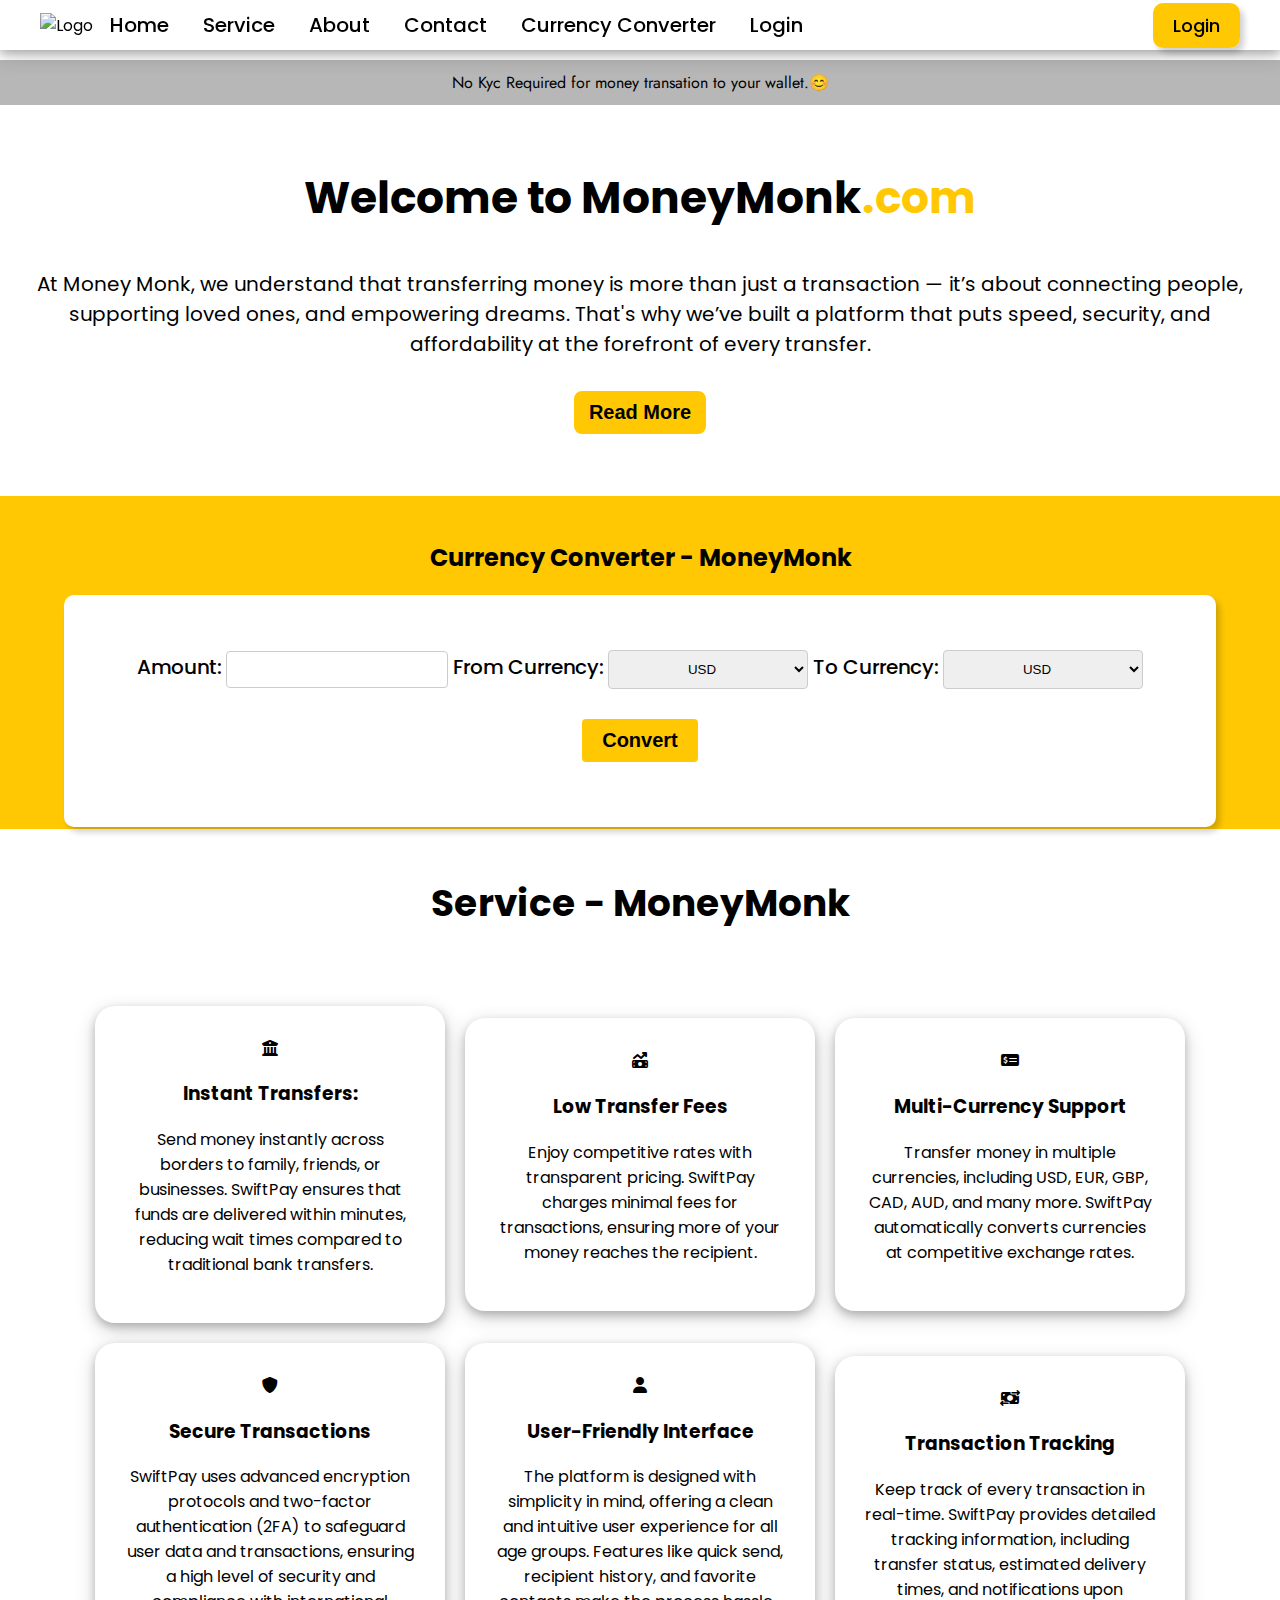
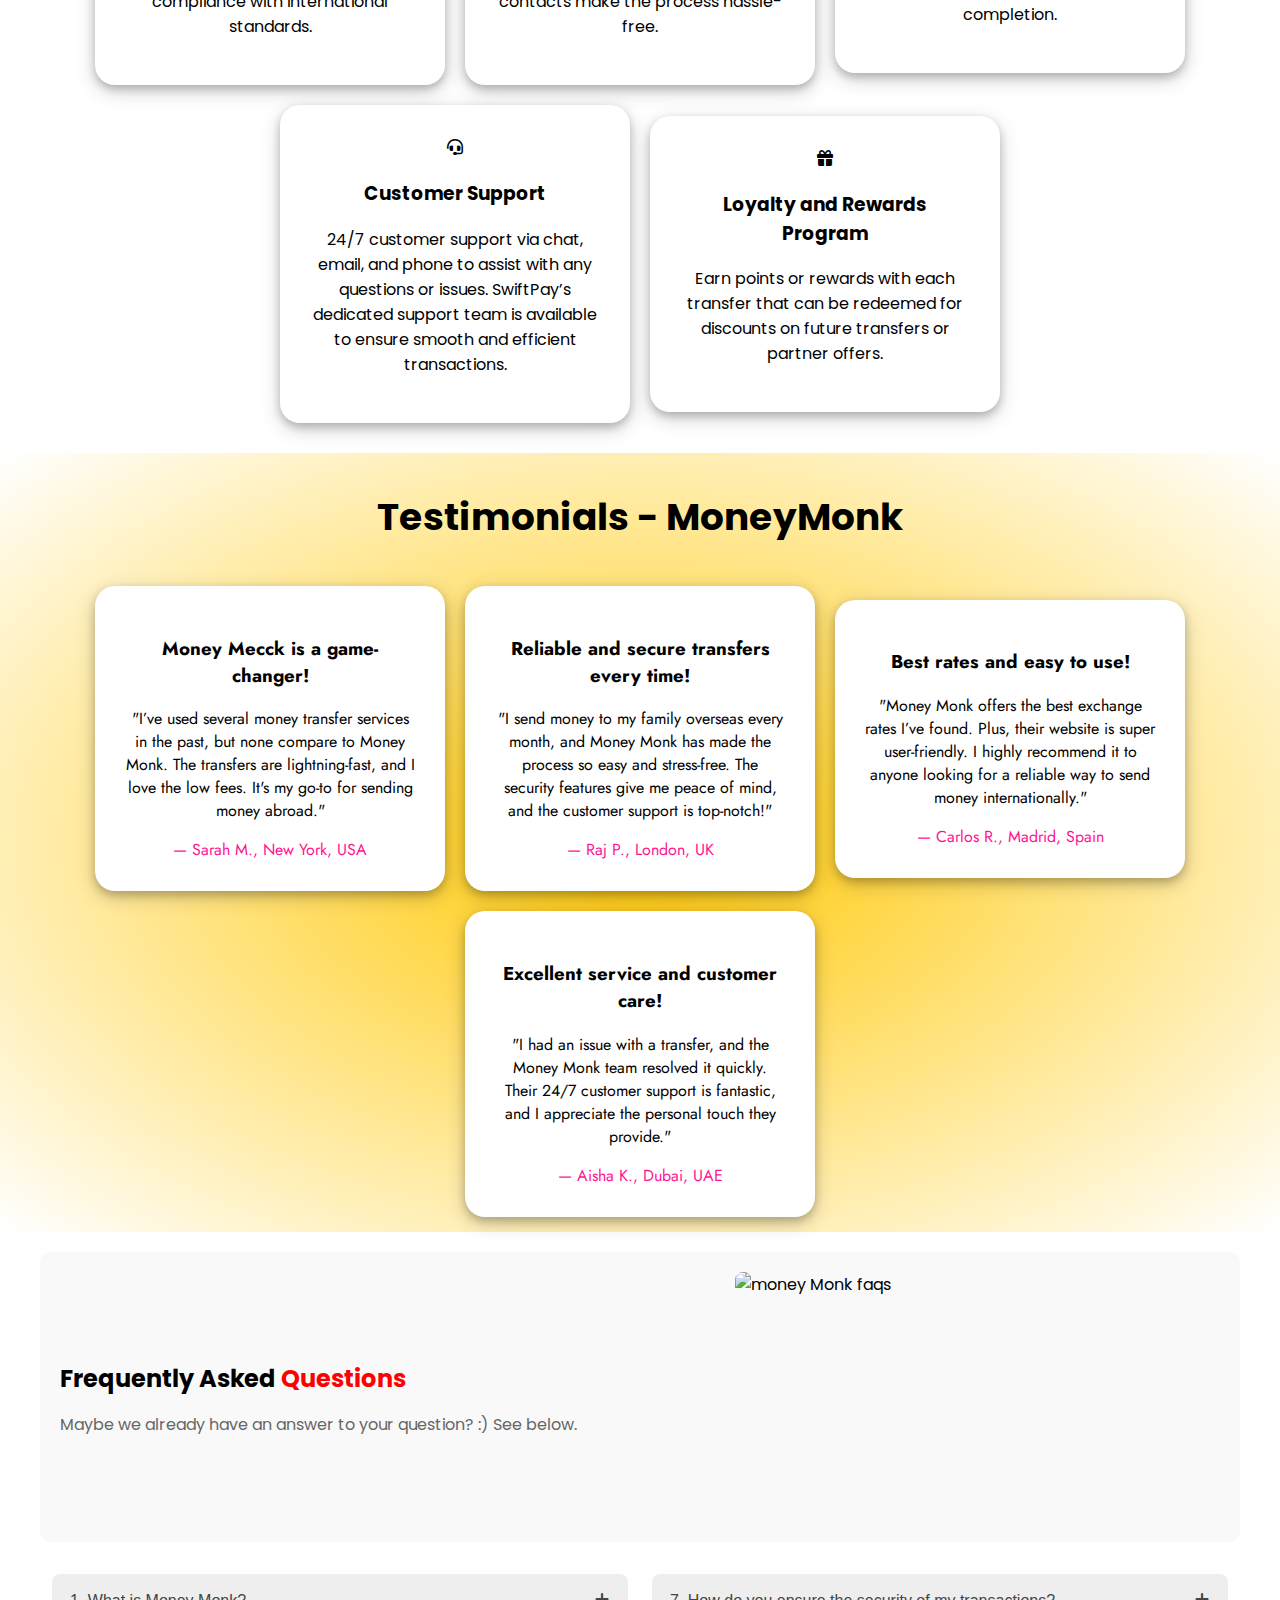
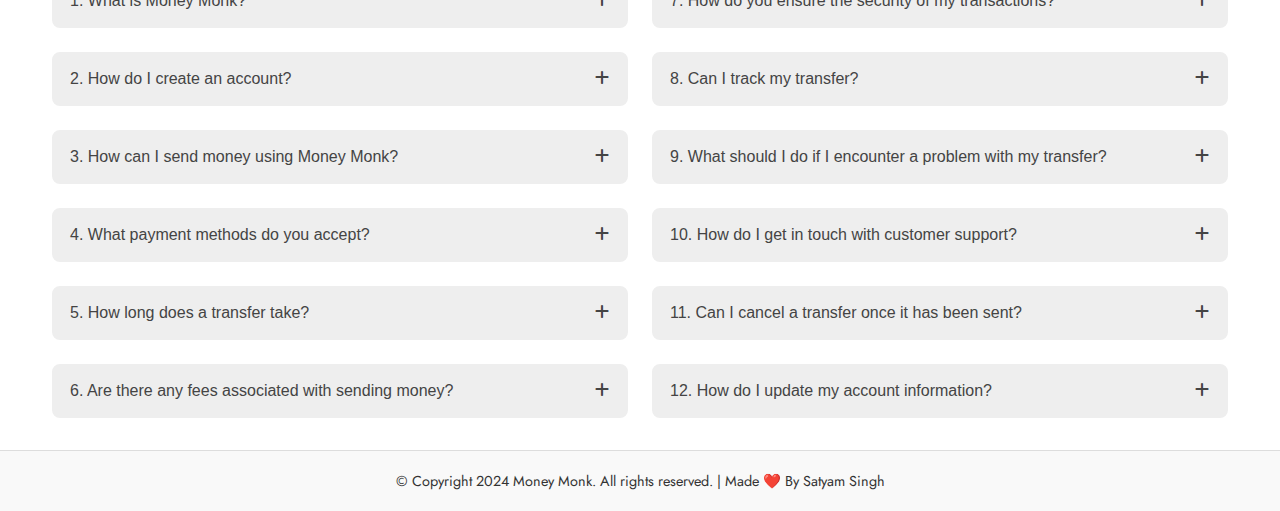
==== commit 7fd5b2c9: "login added" ====
--- a/index.html
+++ b/index.html
@@ -2,6 +2,8 @@
 <html lang="en">
 
 <head>
+    <link rel="icon" href="android-chrome-512x512.png" type="image/x-icon">
+    <link rel="shortcut icon" href="android-chrome-512x512.png" type="image/x-icon">
     <meta charset="UTF-8">
     <meta name="viewport" content="width=device-width, initial-scale=1.0">
     <title>Money Monk.com - No1 Leading forex exchange</title>
@@ -26,6 +28,7 @@
                             <li><a href="./about.html">About </a></li>
                             <li><a href="contact.html">Contact</a></li>
                             <li><a href="#cur">Currency Converter</a></li>
+                            <li><a href="login.html">Login</a></li>
                         </ul>
                     </div>
                     <div class="menuRight">
@@ -40,8 +43,8 @@
                     <a href="#service">Service</a>
                     <a href="./about.html">About</a>
                     <a href="contact.html">Contact</a>
-                    <a href="#cur">Currency Converter</a>
-                    <a href="login.aspx">Login</a>
+                    <a href="currency-converter.html">Currency Converter</a>
+                    <a href="login.html">Login</a>
                 </div>
             </nav>
         </header>
--- a/css/style.css
+++ b/css/style.css
@@ -234,18 +234,26 @@
 
 
 .sp-head {
-    padding: 11px 9px;
-    color: black;
-    background: #b7b7b7;
-    display: block;
-    margin: 67px 0;
-    text-align: center;
-}
-
-.Con1 {
-    max-width: 1200px;
-    margin: auto;
-    padding: 0 15px;
+    padding: 11px 9px; /* Maintains the padding around the text */
+    color: black; /* Text color */
+    background-color: #b7b7b7; /* Background color */
+    display: block; /* Ensures the span takes the full width available */
+    margin: 60px auto; /* Centers the block horizontally and adjusts top/bottom margin */
+    text-align: center; /* Centers the text within the block */
+    /* border-radius: 5px; Adds slight rounding to corners for a smoother look */
+    font-family: Jost, sans-serif; /* Consistent font style */
+    font-size: 1rem; /* Sets a readable font size */
+    /* max-width: 300px; Limits the maximum width for better aesthetics on large screens */
+    /* box-shadow: 0 2px 5px rgba(0, 0, 0, 0.1); Adds a subtle shadow for depth */
+}
+
+/* Responsive design for smaller screens */
+@media (max-width: 768px) {
+    .sp-head {
+        margin: 60px auto; /* Adjusts margins for smaller screens */
+        font-size: 0.9rem; /* Reduces font size slightly for better fit */
+        padding: 10px 8px; /* Adjusts padding to match smaller font size */
+    }
 }
 
 .Con1 h1 {
@@ -278,6 +286,8 @@
     background: rgb(255, 200, 3);
 }
 
+/* converter Section*/
+/* Base styles for desktop */
 .converter-head {
     background: rgb(255, 200, 3);
     height: 333px;
@@ -342,6 +352,32 @@
     color: white;
 }
 
+/* Mobile styles */
+@media (max-width: 600px) {
+    .converter-head {
+        height: auto;
+        padding: 20px;
+    }
+
+    .inputtxt,
+    .converter-form select,
+    .button1 {
+        width: 100%;
+        box-sizing: border-box; /* Ensures padding and border are included in width */
+    }
+
+    .converter-form {
+        padding: 20px;
+    }
+
+    .option {
+        width: 100%;
+        font-size: 1rem; /* Adjust font size if needed */
+    }
+}
+
+/* serrvice card section */
+
 .card-head {
     text-align: center;
     padding: 14px 0;
@@ -354,7 +390,7 @@
     justify-content: center;
     padding: 20px;
     align-items: center;
-    /* max-width: 1200px; */
+    max-width: 1200px;
     margin: auto;
 }
 
@@ -363,8 +399,9 @@
     text-align: center;
     background-color: #fff;
     padding: 30px;
-    width: 290px;
-    height: 340px;
+    width: 90%;
+    max-width: 290px;
+    height: auto; /* Remove fixed height for flexible sizing */
     border-radius: 20px;
     margin: 10px;
     transition: 0.3s;
@@ -374,6 +411,34 @@
 .card:hover {
     background: rgb(255, 200, 3);
 }
+
+/* Media Queries for Mobile Devices */
+@media only screen and (max-width: 768px) {
+    .converter-head {
+        height: auto; /* Adjust height for smaller screens */
+        margin-top: 30px;
+    }
+
+    .converter-form {
+        padding: 20px 10px;
+        font-size: 1rem; /* Adjust font size for better readability */
+    }
+
+    .container {
+        padding: 10px;
+    }
+
+    .card {
+        width: 100%; /* Full width for smaller screens */
+        margin: 5px;
+        padding: 20px;
+    }
+
+    .button1 {
+        width: 100%; /* Full width button */
+    }
+}
+
 
 .testi {
     padding: 5px 0;
@@ -398,7 +463,7 @@
 .container1 span {
     color: deeppink;
 }
-
+/* question section */
 .faqs {
     max-width: 1200px;
     margin: auto;
@@ -492,10 +557,7 @@
     overflow: hidden;
 }
 
-.left-faqs-con {
-    width: 50%;
-}
-
+.left-faqs-con,
 .right-faqs-con {
     width: 50%;
 }
@@ -504,14 +566,72 @@
     padding: 10px;
 }
 
+/* Responsive CSS for Mobile View */
+@media (max-width: 768px) {
+    .left-faqs-con,
+    .right-faqs-con {
+        width: 100%;
+    }
+    
+    .fa-head {
+        flex-direction: column;
+        align-items: flex-start;
+    }
+
+    .left-head-faqs,
+    .right-head-faqs-image {
+        max-width: 100%;
+        padding: 0;
+        margin-bottom: 20px;
+    }
+
+    .right-head-faqs-image img {
+        width: 100%;
+        height: auto;
+    }
+    
+    .faqs-content2 {
+        flex-direction: column;
+    }
+
+    .capsul {
+        padding: 5px;
+    }
+}
+
+
+/* footer section */
 .footer {
-    padding: 1px;
-    background: radial-gradient(#ffc803, transparent);
+    background-color: #f9f9f9; /* Light grey background for the footer */
+    padding: 20px; /* Padding around the footer content */
+    text-align: center; /* Center align the text */
+    font-family: Jost, sans-serif; /* Consistent font family */
+    color: #333; /* Dark grey text color */
+    border-top: 1px solid #ddd; /* Subtle border on top for separation */
+    margin-top: 20px; /* Space above the footer */
 }
 
 .cp-text {
-    color: rgba(0, 0, 0, .7);
-    font-size: 1.25rem;
-    text-shadow: 0 1px rgba(255, 255, 255, 0.1);
-    text-align: center;
-}+    font-size: 0.9rem; /* Slightly smaller text size */
+    margin: 0; /* Remove default margin */
+}
+
+.footer a {
+    color: inherit; /* Use same color as the surrounding text */
+    text-decoration: none; /* Remove underline from links */
+}
+
+.footer a:hover {
+    text-decoration: underline; /* Underline on hover for clarity */
+}
+
+/* Responsive Design for Small Screens */
+@media (max-width: 768px) {
+    .footer {
+        padding: 15px; /* Reduce padding for smaller screens */
+    }
+
+    .cp-text {
+        font-size: 0.8rem; /* Reduce font size slightly on smaller screens */
+    }
+}
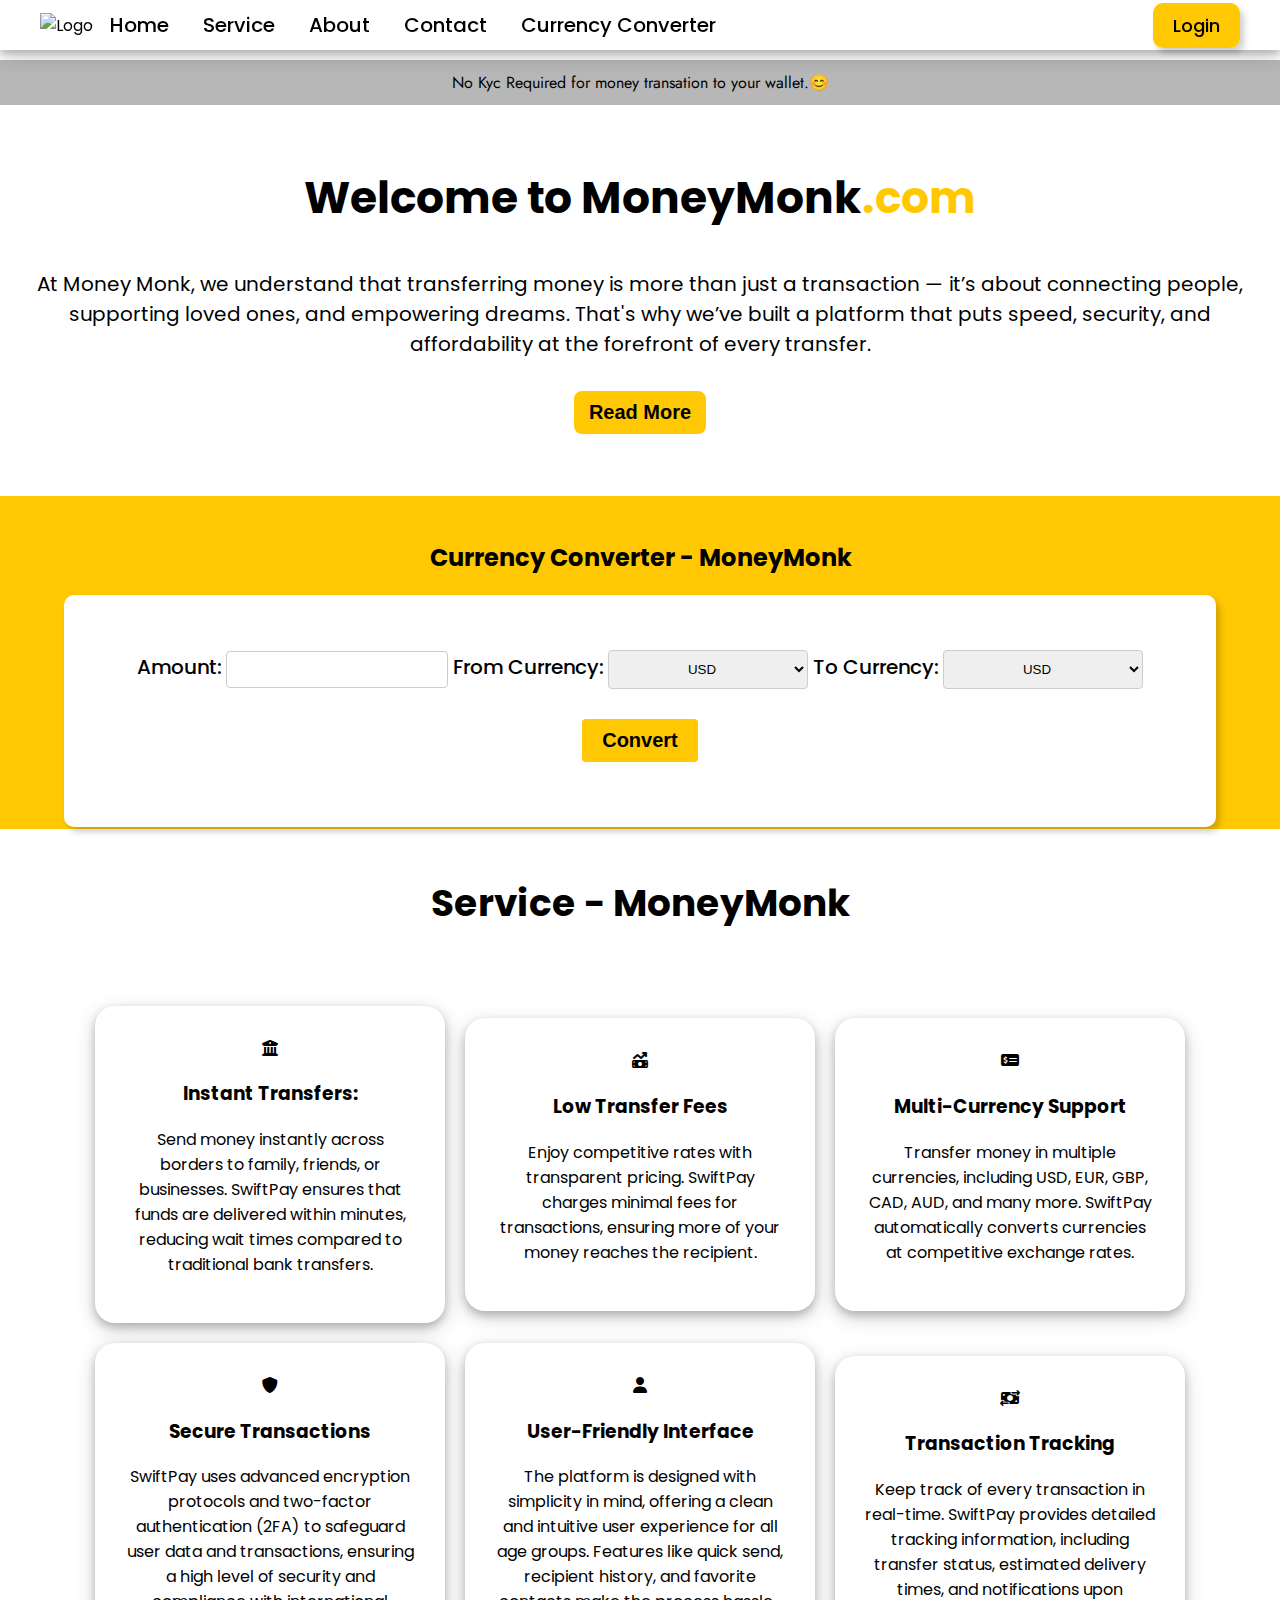
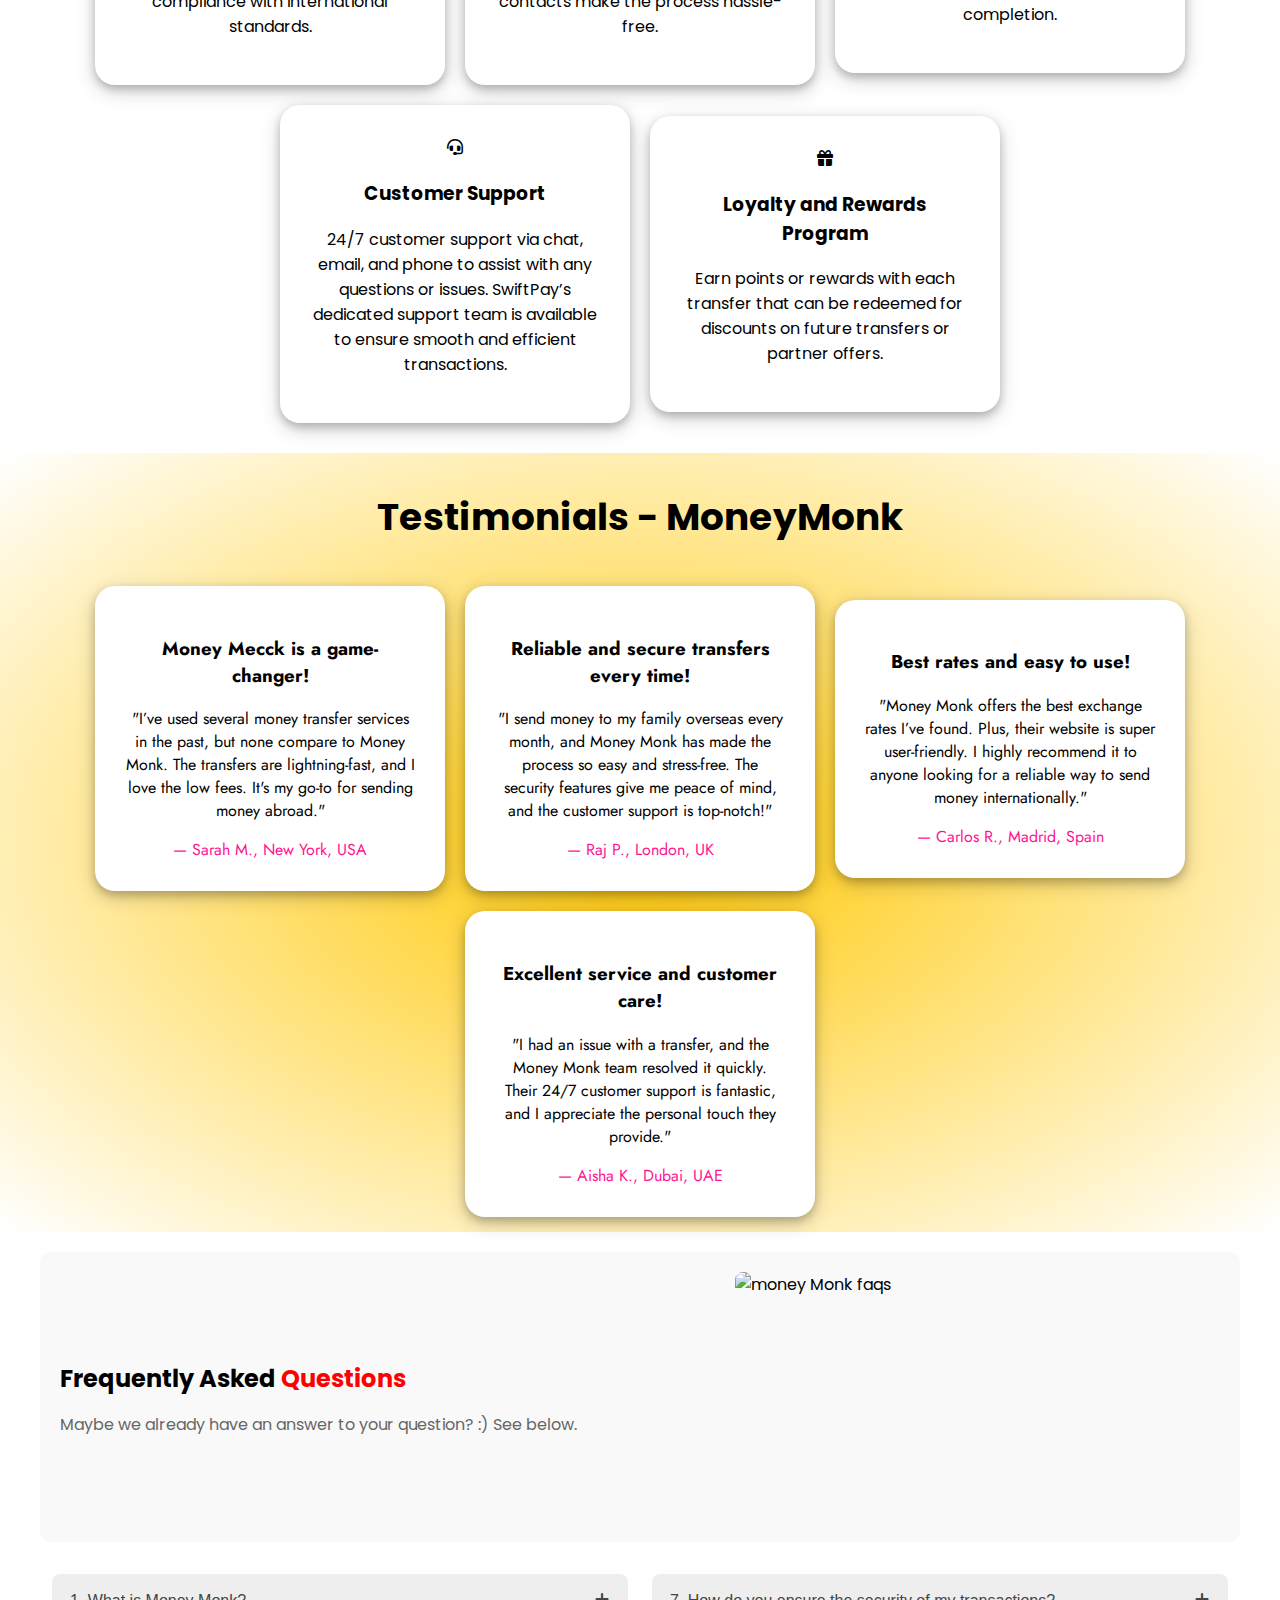
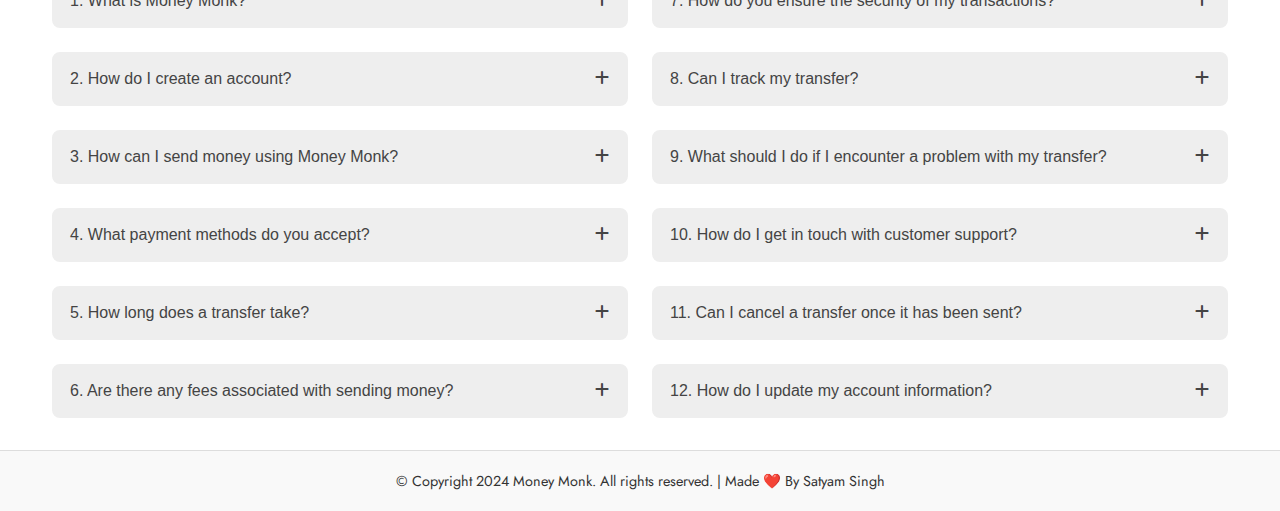
==== commit 6e30dc35: "push" ====
--- a/index.html
+++ b/index.html
@@ -28,12 +28,12 @@
                             <li><a href="./about.html">About </a></li>
                             <li><a href="contact.html">Contact</a></li>
                             <li><a href="#cur">Currency Converter</a></li>
-                            <li><a href="login.html">Login</a></li>
+                       
                         </ul>
                     </div>
                     <div class="menuRight">
                         <ul>
-                            <li><a href="login.aspx">Login</a></li>
+                            <li><a href="login.html">Login</a></li>
                         </ul>
                     </div>
                 </div>
